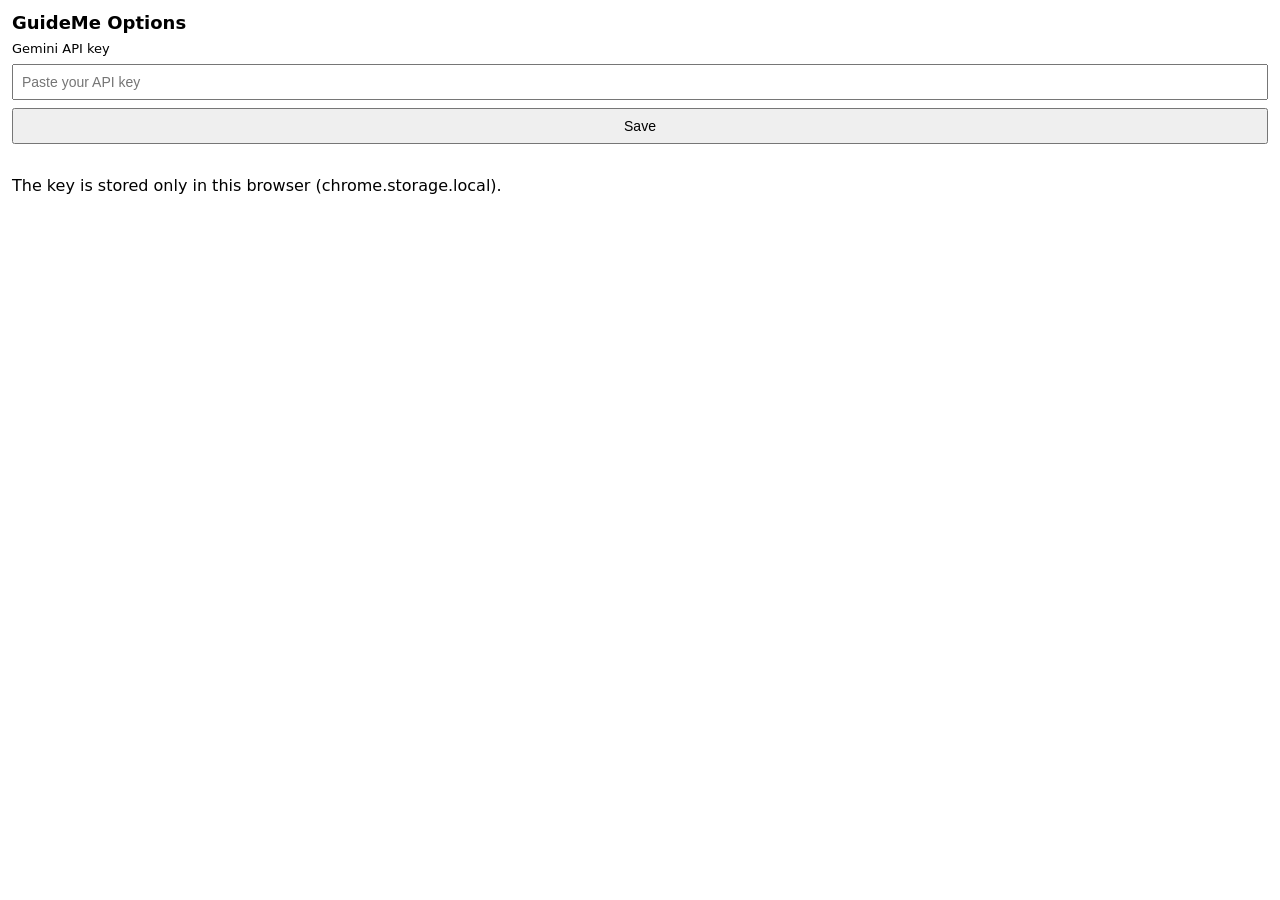
==== options.html @ 047c804b "first working version" ====
<!DOCTYPE html>
<html lang="en">
<head>
  <meta charset="utf-8">
  <title>GuideMe Options</title>
  <link rel="stylesheet" href="sidepanel.css">
</head>
<body>
  <h1>GuideMe Options</h1>
  <label for="key">Gemini API key</label>
  <input id="key" type="password" placeholder="Paste your API key" autocomplete="off">
  <button id="save">Save</button>
  <div id="status"></div>
  <p>The key is stored only in this browser (chrome.storage.local).</p>
  <script src="options.js"></script>
</body>
</html>
---- sidepanel.css ----
body {
  font-family: system-ui, sans-serif;
  margin: 0;
  padding: 12px;
  display: flex;
  flex-direction: column;
  gap: 8px;
  height: 100vh;
  box-sizing: border-box;
}

h1 {
  font-size: 18px;
  margin: 0;
}

label {
  font-size: 13px;
}

input,
button {
  width: 100%;
  box-sizing: border-box;
  padding: 8px;
  font-size: 14px;
}

button {
  cursor: pointer;
}

#log {
  flex: 1;
  overflow-y: auto;
  border: 1px solid #ccc;
  border-radius: 4px;
  padding: 8px;
  font-family: ui-monospace, Consolas, monospace;
  font-size: 12px;
  background: #fafafa;
}
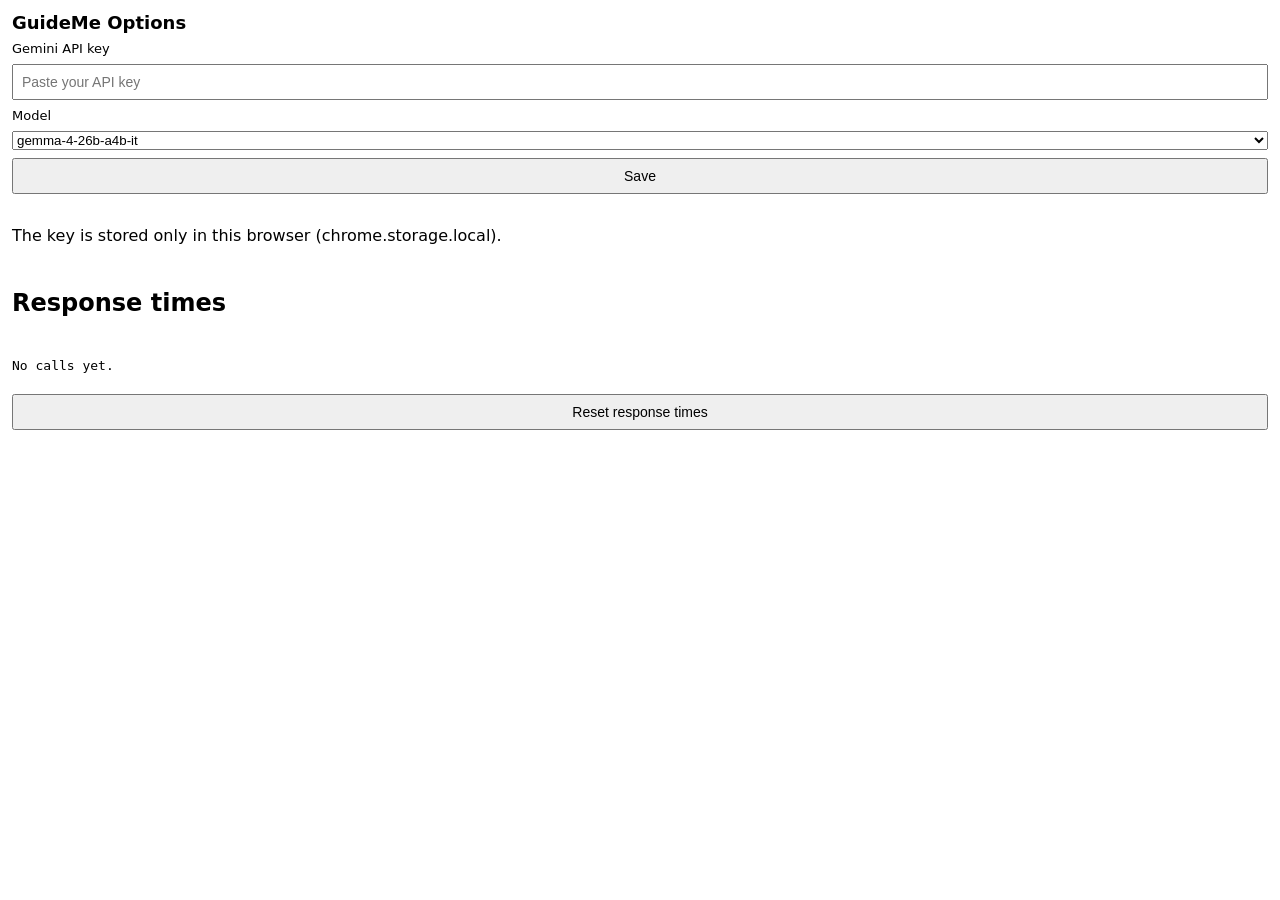
==== commit f666082a: "enhanced UI" ====
--- a/options.html
+++ b/options.html
@@ -9,9 +9,17 @@
   <h1>GuideMe Options</h1>
   <label for="key">Gemini API key</label>
   <input id="key" type="password" placeholder="Paste your API key" autocomplete="off">
+  <label for="model">Model</label>
+  <select id="model">
+    <option value="gemma-4-26b-a4b-it">gemma-4-26b-a4b-it</option>
+    <option value="gemma-4-31b-it">gemma-4-31b-it</option>
+  </select>
   <button id="save">Save</button>
   <div id="status"></div>
   <p>The key is stored only in this browser (chrome.storage.local).</p>
+  <h2>Response times</h2>
+  <pre id="timings">No calls yet.</pre>
+  <button id="reset-timings">Reset response times</button>
   <script src="options.js"></script>
 </body>
 </html>
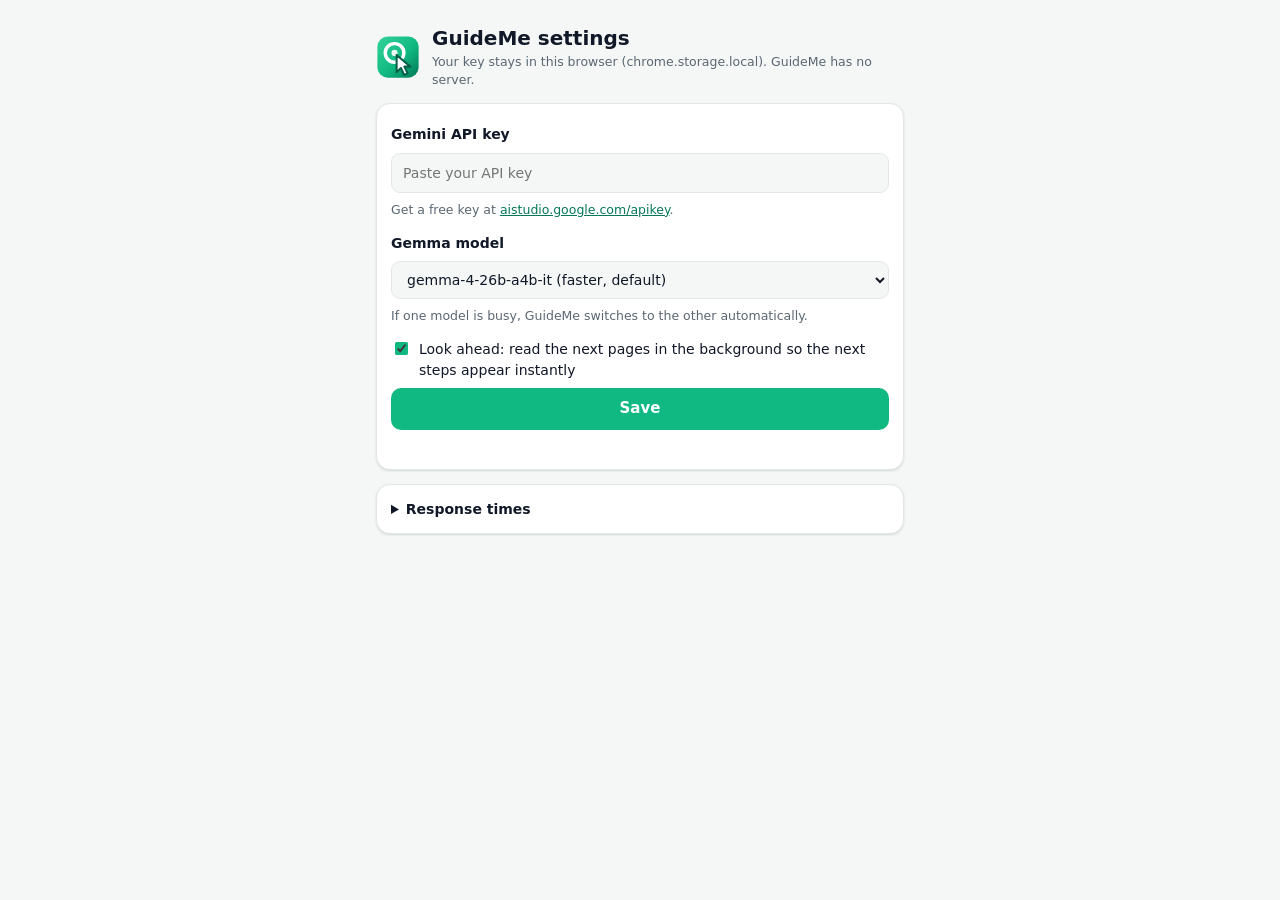
==== commit 47eff5d2: "Look-ahead scout, smarter scan and prompt, step timeline panel, logo - Look-ahead: fetch the next pa" ====
--- a/options.html
+++ b/options.html
@@ -2,24 +2,45 @@
 <html lang="en">
 <head>
   <meta charset="utf-8">
-  <title>GuideMe Options</title>
+  <meta name="viewport" content="width=device-width, initial-scale=1">
+  <title>GuideMe Settings</title>
   <link rel="stylesheet" href="sidepanel.css">
+  <link rel="stylesheet" href="options.css">
 </head>
 <body>
-  <h1>GuideMe Options</h1>
-  <label for="key">Gemini API key</label>
-  <input id="key" type="password" placeholder="Paste your API key" autocomplete="off">
-  <label for="model">Model</label>
-  <select id="model">
-    <option value="gemma-4-26b-a4b-it">gemma-4-26b-a4b-it</option>
-    <option value="gemma-4-31b-it">gemma-4-31b-it</option>
-  </select>
-  <button id="save">Save</button>
-  <div id="status"></div>
-  <p>The key is stored only in this browser (chrome.storage.local).</p>
-  <h2>Response times</h2>
-  <pre id="timings">No calls yet.</pre>
-  <button id="reset-timings">Reset response times</button>
+  <main class="settings">
+    <header class="head">
+      <img src="icons/logo.svg" alt="" width="44" height="44">
+      <div>
+        <h1>GuideMe settings</h1>
+        <p class="small">Your key stays in this browser (chrome.storage.local). GuideMe has no server.</p>
+      </div>
+    </header>
+
+    <section class="card">
+      <label for="key">Gemini API key</label>
+      <input id="key" type="password" placeholder="Paste your API key" autocomplete="off">
+      <p class="small">Get a free key at <a href="https://aistudio.google.com/apikey" target="_blank" rel="noopener">aistudio.google.com/apikey</a>.</p>
+
+      <label for="model">Gemma model</label>
+      <select id="model">
+        <option value="gemma-4-26b-a4b-it">gemma-4-26b-a4b-it (faster, default)</option>
+        <option value="gemma-4-31b-it">gemma-4-31b-it (stronger)</option>
+      </select>
+      <p class="small">If one model is busy, GuideMe switches to the other automatically.</p>
+
+      <label class="check"><input id="lookahead" type="checkbox" checked> Look ahead: read the next pages in the background so the next steps appear instantly</label>
+
+      <button id="save" class="primary" type="button">Save</button>
+      <p id="status" class="saved" role="status"></p>
+    </section>
+
+    <details class="card">
+      <summary>Response times</summary>
+      <pre id="timings">No calls yet.</pre>
+      <button id="reset-timings" class="secondary" type="button">Reset response times</button>
+    </details>
+  </main>
   <script src="options.js"></script>
 </body>
 </html>
--- a/sidepanel.css
+++ b/sidepanel.css
@@ -1,42 +1,261 @@
+:root {
+  --bg: #f4f7f6;
+  --surface: #ffffff;
+  --text: #111827;
+  --muted: #5b6672;
+  --border: #e3e8e6;
+  --accent: #10b981;
+  --accent-strong: #047857;
+  --accent-soft: #e7f8f1;
+  --on-accent: #ffffff;
+  --ahead: #6366f1;
+  --ahead-soft: #eef0ff;
+  --warn: #b45309;
+  --warn-soft: #fff6e6;
+  --error: #dc2626;
+  --error-soft: #fdecec;
+  --shadow: 0 1px 2px rgba(16, 24, 40, 0.06), 0 1px 3px rgba(16, 24, 40, 0.08);
+}
+@media (prefers-color-scheme: dark) {
+  :root {
+    --bg: #0e1513;
+    --surface: #17201d;
+    --text: #eef2f1;
+    --muted: #9aa8a3;
+    --border: #26332e;
+    --accent: #10b981;
+    --accent-strong: #34d399;
+    --accent-soft: #123328;
+    --on-accent: #04130d;
+    --ahead: #a5b4fc;
+    --ahead-soft: #1e2140;
+    --warn: #fbbf24;
+    --warn-soft: #33270f;
+    --error: #f87171;
+    --error-soft: #3a1717;
+    --shadow: none;
+  }
+}
+
+* { box-sizing: border-box; }
+html, body { height: 100%; }
 body {
-  font-family: system-ui, sans-serif;
   margin: 0;
-  padding: 12px;
+  background: var(--bg);
+  color: var(--text);
+  font: 14px/1.45 system-ui, -apple-system, "Segoe UI", Roboto, sans-serif;
   display: flex;
   flex-direction: column;
+}
+button { font: inherit; cursor: pointer; }
+button:disabled { opacity: 0.6; cursor: progress; }
+:focus-visible { outline: 2px solid var(--accent); outline-offset: 2px; }
+
+/* Header */
+.top {
+  display: flex;
+  align-items: center;
+  gap: 10px;
+  padding: 12px 14px;
+  background: var(--surface);
+  border-bottom: 1px solid var(--border);
+}
+.logo { flex: none; border-radius: 9px; }
+.brand { flex: 1; min-width: 0; }
+.brand h1 { margin: 0; font-size: 17px; letter-spacing: -0.01em; }
+.tag { margin: 0; font-size: 12px; color: var(--muted); }
+.icon-btn {
+  border: 0;
+  background: transparent;
+  color: var(--muted);
+  width: 34px;
+  height: 34px;
+  border-radius: 8px;
+  display: grid;
+  place-items: center;
+}
+.icon-btn:hover { background: var(--accent-soft); color: var(--accent-strong); }
+
+main { flex: 1; overflow-y: auto; padding: 14px; display: flex; flex-direction: column; gap: 12px; }
+
+.card {
+  background: var(--surface);
+  border: 1px solid var(--border);
+  border-radius: 14px;
+  padding: 14px;
+  box-shadow: var(--shadow);
+}
+
+/* Ask */
+.ask { display: flex; flex-direction: column; gap: 10px; }
+.ask label { font-weight: 600; font-size: 15px; }
+textarea {
+  width: 100%;
+  resize: vertical;
+  min-height: 70px;
+  padding: 10px 12px;
+  border: 1px solid var(--border);
+  border-radius: 10px;
+  background: var(--bg);
+  color: var(--text);
+  font: inherit;
+  font-size: 15px;
+}
+textarea:focus { outline: none; border-color: var(--accent); box-shadow: 0 0 0 3px var(--accent-soft); }
+.chips { display: flex; flex-wrap: wrap; gap: 6px; }
+.chip {
+  border: 1px solid var(--border);
+  background: var(--bg);
+  color: var(--text);
+  border-radius: 999px;
+  padding: 4px 10px;
+  font-size: 12.5px;
+}
+.chip:hover { border-color: var(--accent); color: var(--accent-strong); }
+.primary {
+  width: 100%;
+  border: 0;
+  border-radius: 10px;
+  padding: 10px 14px;
+  background: var(--accent);
+  color: var(--on-accent);
+  font-weight: 600;
+  font-size: 15px;
+}
+.primary:hover:not(:disabled) { background: var(--accent-strong); color: #fff; }
+.secondary {
+  flex: 1;
+  border: 1px solid var(--border);
+  border-radius: 10px;
+  padding: 9px 14px;
+  background: var(--surface);
+  color: var(--text);
+  font-weight: 600;
+}
+.secondary:hover { border-color: var(--muted); }
+.hint { margin: 0; padding: 8px 10px; border-radius: 8px; background: var(--warn-soft); color: var(--warn); font-size: 13px; }
+.small { margin: 0; font-size: 12.5px; color: var(--muted); }
+
+/* Goal + status */
+.eyebrow { margin: 0; font-size: 11px; font-weight: 700; letter-spacing: 0.06em; text-transform: uppercase; color: var(--muted); }
+.goal { margin: 2px 0 0; font-size: 16px; font-weight: 600; }
+.understood { margin: 4px 0 0; font-size: 12.5px; color: var(--accent-strong); }
+.status {
+  display: flex;
+  align-items: center;
   gap: 8px;
-  height: 100vh;
-  box-sizing: border-box;
-}
-
-h1 {
-  font-size: 18px;
-  margin: 0;
-}
-
-label {
+  margin-top: 12px;
+  padding: 8px 10px;
+  border-radius: 9px;
+  background: var(--accent-soft);
+  color: var(--accent-strong);
   font-size: 13px;
 }
-
-input,
-button {
-  width: 100%;
-  box-sizing: border-box;
-  padding: 8px;
-  font-size: 14px;
-}
-
-button {
-  cursor: pointer;
-}
-
+.status[data-kind="error"] { background: var(--error-soft); color: var(--error); }
+.status[data-kind="idle"] { background: var(--warn-soft); color: var(--warn); }
+.status[data-kind="ahead"] { background: var(--ahead-soft); color: var(--ahead); }
+.spinner {
+  flex: none;
+  width: 12px;
+  height: 12px;
+  border-radius: 50%;
+  border: 2px solid currentColor;
+  border-right-color: transparent;
+  display: none;
+  animation: spin 0.8s linear infinite;
+}
+.status[data-kind="busy"] .spinner,
+.status[data-kind="ahead"] .spinner,
+.status.working .spinner { display: inline-block; }
+.status[data-kind="ok"]::before { content: "●"; font-size: 10px; }
+@keyframes spin { to { transform: rotate(360deg); } }
+
+/* Steps timeline */
+.section-title { margin: 6px 2px 0; font-size: 12px; font-weight: 700; letter-spacing: 0.06em; text-transform: uppercase; color: var(--muted); }
+.steps { list-style: none; margin: 0; padding: 0; display: flex; flex-direction: column; }
+.step { position: relative; display: flex; gap: 10px; padding: 0 0 14px; }
+.step:not(:last-child)::before {
+  content: "";
+  position: absolute;
+  left: 13px;
+  top: 28px;
+  bottom: 2px;
+  width: 2px;
+  background: var(--border);
+}
+.step.done:not(:last-child)::before { background: var(--accent); }
+.dot {
+  flex: none;
+  width: 28px;
+  height: 28px;
+  border-radius: 50%;
+  display: grid;
+  place-items: center;
+  font-weight: 700;
+  font-size: 13px;
+  background: var(--surface);
+  border: 2px solid var(--border);
+  color: var(--muted);
+  z-index: 1;
+}
+.body { min-width: 0; flex: 1; padding-top: 3px; }
+.txt { margin: 0; overflow-wrap: anywhere; }
+.meta { margin: 2px 0 0; font-size: 12px; color: var(--muted); display: flex; align-items: center; gap: 6px; flex-wrap: wrap; overflow-wrap: anywhere; }
+.badge { border-radius: 999px; padding: 0 7px; font-size: 11px; font-weight: 700; line-height: 18px; }
+.badge.instant { background: var(--accent-soft); color: var(--accent-strong); }
+.badge.menu { background: var(--warn-soft); color: var(--warn); }
+.badge.ahead { background: var(--ahead-soft); color: var(--ahead); }
+
+.step.done .dot { background: var(--accent); border-color: var(--accent); color: var(--on-accent); }
+.step.done .txt { color: var(--muted); }
+.step.current .dot,
+.step.help .dot { background: var(--accent-soft); border-color: var(--accent); color: var(--accent-strong); box-shadow: 0 0 0 4px var(--accent-soft); }
+.step.current .body,
+.step.help .body {
+  background: var(--surface);
+  border: 1px solid var(--accent);
+  border-radius: 10px;
+  padding: 8px 10px;
+  margin-top: -3px;
+  box-shadow: var(--shadow);
+}
+.step.current .txt { font-weight: 600; font-size: 15px; }
+.step.help .dot { border-color: var(--warn); color: var(--warn); background: var(--warn-soft); box-shadow: 0 0 0 4px var(--warn-soft); }
+.step.help .body { border-color: var(--warn); }
+.step.finish .dot { background: var(--accent); border-color: var(--accent); color: var(--on-accent); }
+.step.finish .txt { font-weight: 600; }
+.step.preview .dot { border-style: dashed; border-color: var(--ahead); color: var(--ahead); }
+.step.preview .txt { color: var(--muted); }
+.step.pending .txt,
+.step.loading .txt { color: var(--muted); font-style: italic; }
+.step.loading .dot,
+.step.pending .dot { animation: pulse 1.4s ease-in-out infinite; }
+@keyframes pulse { 50% { opacity: 0.4; } }
+
+.controls { display: flex; flex-direction: column; gap: 8px; }
+.controls > .secondary { width: 100%; }
+
+/* Developer log */
+.devlog { font-size: 12px; color: var(--muted); }
+.devlog summary { cursor: pointer; padding: 4px 2px; user-select: none; }
 #log {
-  flex: 1;
+  margin-top: 6px;
+  max-height: 260px;
   overflow-y: auto;
-  border: 1px solid #ccc;
-  border-radius: 4px;
+  border: 1px solid var(--border);
+  border-radius: 8px;
   padding: 8px;
   font-family: ui-monospace, Consolas, monospace;
-  font-size: 12px;
-  background: #fafafa;
-}
+  font-size: 11px;
+  background: var(--surface);
+  color: var(--text);
+  white-space: pre-wrap;
+  overflow-wrap: anywhere;
+}
+
+.foot { padding: 8px 14px; font-size: 11px; color: var(--muted); text-align: center; border-top: 1px solid var(--border); background: var(--surface); }
+
+[hidden] { display: none !important; }
+@media (prefers-reduced-motion: reduce) {
+  .spinner, .step.loading .dot, .step.pending .dot { animation: none; }
+}
--- a/options.css
+++ b/options.css
@@ -0,0 +1,22 @@
+body { display: block; height: auto; }
+.settings { max-width: 560px; margin: 0 auto; padding: 24px 16px 48px; display: flex; flex-direction: column; gap: 14px; overflow: visible; }
+.head { display: flex; gap: 12px; align-items: center; }
+.head img { border-radius: 11px; }
+.head h1 { margin: 0; font-size: 20px; }
+.card { display: flex; flex-direction: column; gap: 8px; }
+label { font-weight: 600; margin-top: 6px; }
+input[type=password], select {
+  width: 100%;
+  padding: 9px 11px;
+  border: 1px solid var(--border);
+  border-radius: 9px;
+  background: var(--bg);
+  color: var(--text);
+  font: inherit;
+}
+.check { display: flex; gap: 8px; align-items: flex-start; font-weight: 500; }
+.check input { margin-top: 3px; accent-color: var(--accent); }
+.saved { margin: 0; color: var(--accent-strong); min-height: 1.2em; }
+summary { cursor: pointer; font-weight: 600; }
+pre { margin: 8px 0; white-space: pre-wrap; font-size: 12px; }
+a { color: var(--accent-strong); }
